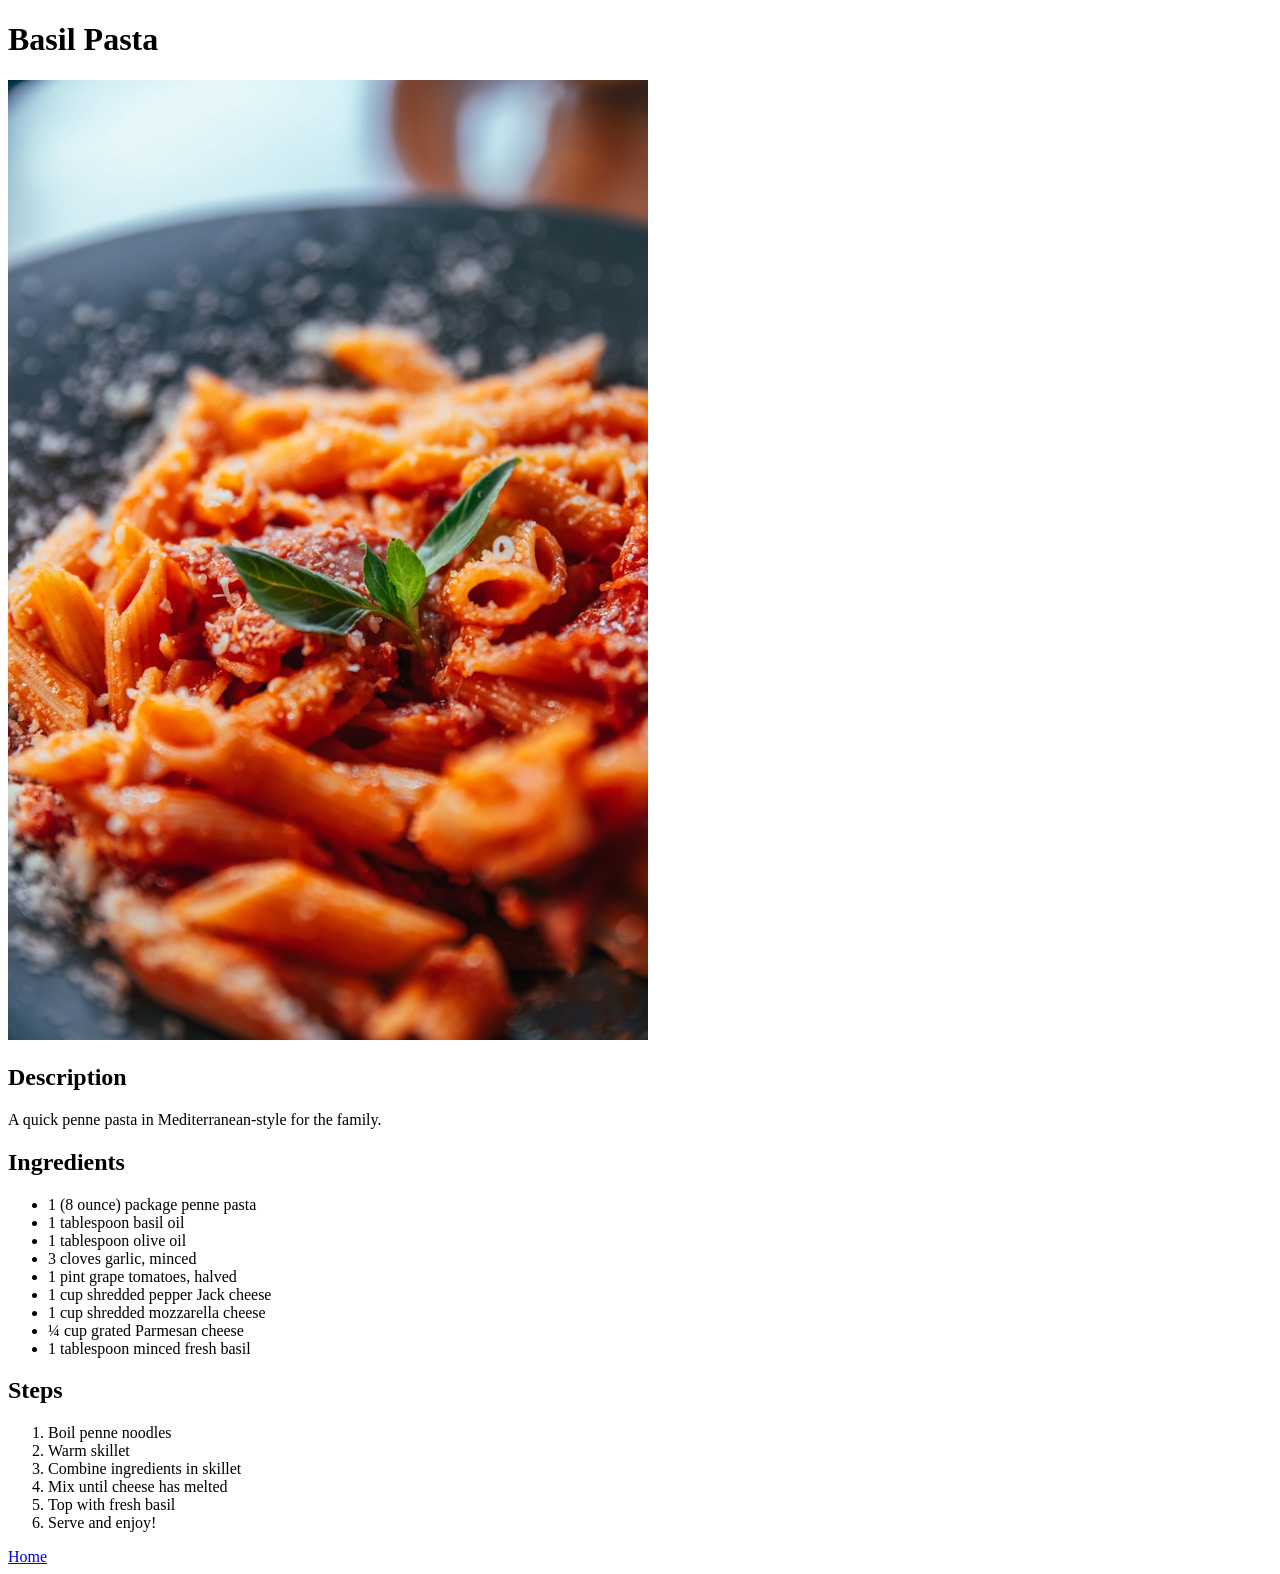
==== recipes/basil-pasta.html @ 3eb6540c "Add spaghetti and basil recipes and content, link to home" ====
<!doctype html>
<html lang="en">
  <head>
    <meta charset="UTF-8" />
    <meta name="viewport" content="width=device-width, initial-scale=1.0" />
    <title>Basil Pasta</title>
  </head>
  <body>
    <h1>Basil Pasta</h1>
    <img
      src="../images/basil-pasta.jpg"
      alt="Basil penne pasta on a plate"
      width="640"
      height="960"
    />
    <h2>Description</h2>
    <p>A quick penne pasta in Mediterranean-style for the family.</p>
    <h2>Ingredients</h2>
    <ul>
      <li>1 (8 ounce) package penne pasta</li>
      <li>1 tablespoon basil oil</li>
      <li>1 tablespoon olive oil</li>
      <li>3 cloves garlic, minced</li>
      <li>1 pint grape tomatoes, halved</li>
      <li>1 cup shredded pepper Jack cheese</li>
      <li>1 cup shredded mozzarella cheese</li>
      <li>¼ cup grated Parmesan cheese</li>
      <li>1 tablespoon minced fresh basil</li>
    </ul>
    <h2>Steps</h2>
    <ol>
      <li>Boil penne noodles</li>
      <li>Warm skillet</li>
      <li>Combine ingredients in skillet</li>
      <li>Mix until cheese has melted</li>
      <li>Top with fresh basil</li>
      <li>Serve and enjoy!</li>
    </ol>
    <a href="../index.html">Home</a>
  </body>
</html>
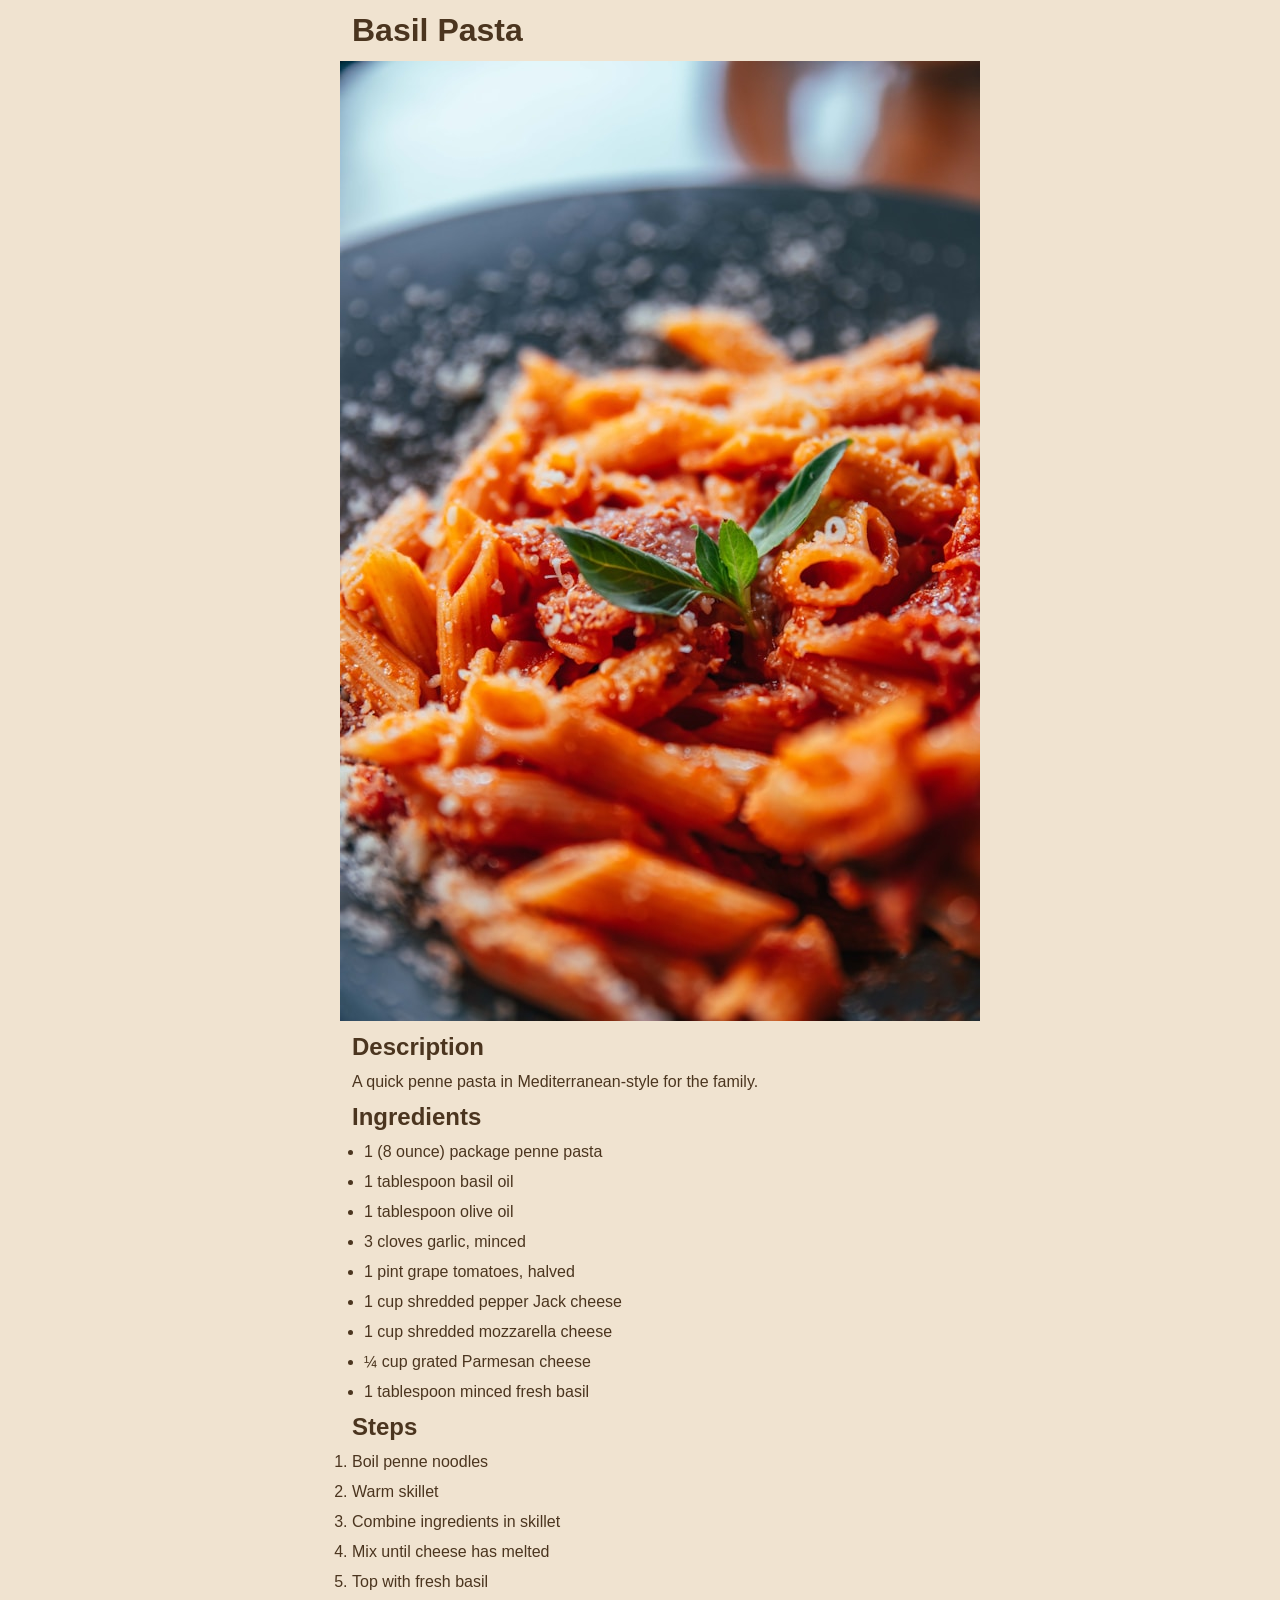
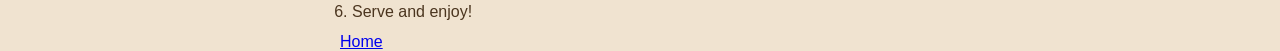
==== commit 692d1609: "Add quick styles" ====
--- a/recipes/basil-pasta.html
+++ b/recipes/basil-pasta.html
@@ -4,38 +4,41 @@
     <meta charset="UTF-8" />
     <meta name="viewport" content="width=device-width, initial-scale=1.0" />
     <title>Basil Pasta</title>
+    <link rel="stylesheet" href="../style.css" />
   </head>
   <body>
-    <h1>Basil Pasta</h1>
-    <img
-      src="../images/basil-pasta.jpg"
-      alt="Basil penne pasta on a plate"
-      width="640"
-      height="960"
-    />
-    <h2>Description</h2>
-    <p>A quick penne pasta in Mediterranean-style for the family.</p>
-    <h2>Ingredients</h2>
-    <ul>
-      <li>1 (8 ounce) package penne pasta</li>
-      <li>1 tablespoon basil oil</li>
-      <li>1 tablespoon olive oil</li>
-      <li>3 cloves garlic, minced</li>
-      <li>1 pint grape tomatoes, halved</li>
-      <li>1 cup shredded pepper Jack cheese</li>
-      <li>1 cup shredded mozzarella cheese</li>
-      <li>¼ cup grated Parmesan cheese</li>
-      <li>1 tablespoon minced fresh basil</li>
-    </ul>
-    <h2>Steps</h2>
-    <ol>
-      <li>Boil penne noodles</li>
-      <li>Warm skillet</li>
-      <li>Combine ingredients in skillet</li>
-      <li>Mix until cheese has melted</li>
-      <li>Top with fresh basil</li>
-      <li>Serve and enjoy!</li>
-    </ol>
-    <a href="../index.html">Home</a>
+    <div class="container">
+      <h1>Basil Pasta</h1>
+      <img
+        src="../images/basil-pasta.jpg"
+        alt="Basil penne pasta on a plate"
+        width="640"
+        height="960"
+      />
+      <h2>Description</h2>
+      <p>A quick penne pasta in Mediterranean-style for the family.</p>
+      <h2>Ingredients</h2>
+      <ul>
+        <li>1 (8 ounce) package penne pasta</li>
+        <li>1 tablespoon basil oil</li>
+        <li>1 tablespoon olive oil</li>
+        <li>3 cloves garlic, minced</li>
+        <li>1 pint grape tomatoes, halved</li>
+        <li>1 cup shredded pepper Jack cheese</li>
+        <li>1 cup shredded mozzarella cheese</li>
+        <li>¼ cup grated Parmesan cheese</li>
+        <li>1 tablespoon minced fresh basil</li>
+      </ul>
+      <h2>Steps</h2>
+      <ol>
+        <li>Boil penne noodles</li>
+        <li>Warm skillet</li>
+        <li>Combine ingredients in skillet</li>
+        <li>Mix until cheese has melted</li>
+        <li>Top with fresh basil</li>
+        <li>Serve and enjoy!</li>
+      </ol>
+      <a href="../index.html">Home</a>
+    </div>
   </body>
 </html>
--- a/style.css
+++ b/style.css
@@ -0,0 +1,31 @@
+* {
+  margin: 0;
+  padding: 0;
+  box-sizing: border-box;
+}
+
+body {
+  font-family: Arial, Helvetica, sans-serif;
+  font-size: 1rem;
+  background-color: #f0e3d0;
+  color: #4b351f;
+}
+
+h1,
+h2,
+p,
+ul,
+li {
+  margin: 12px;
+}
+
+img {
+  display: block;
+  width: 640px;
+  margin: 0 auto;
+}
+
+.container {
+  width: 600px;
+  margin: 0 auto;
+}
